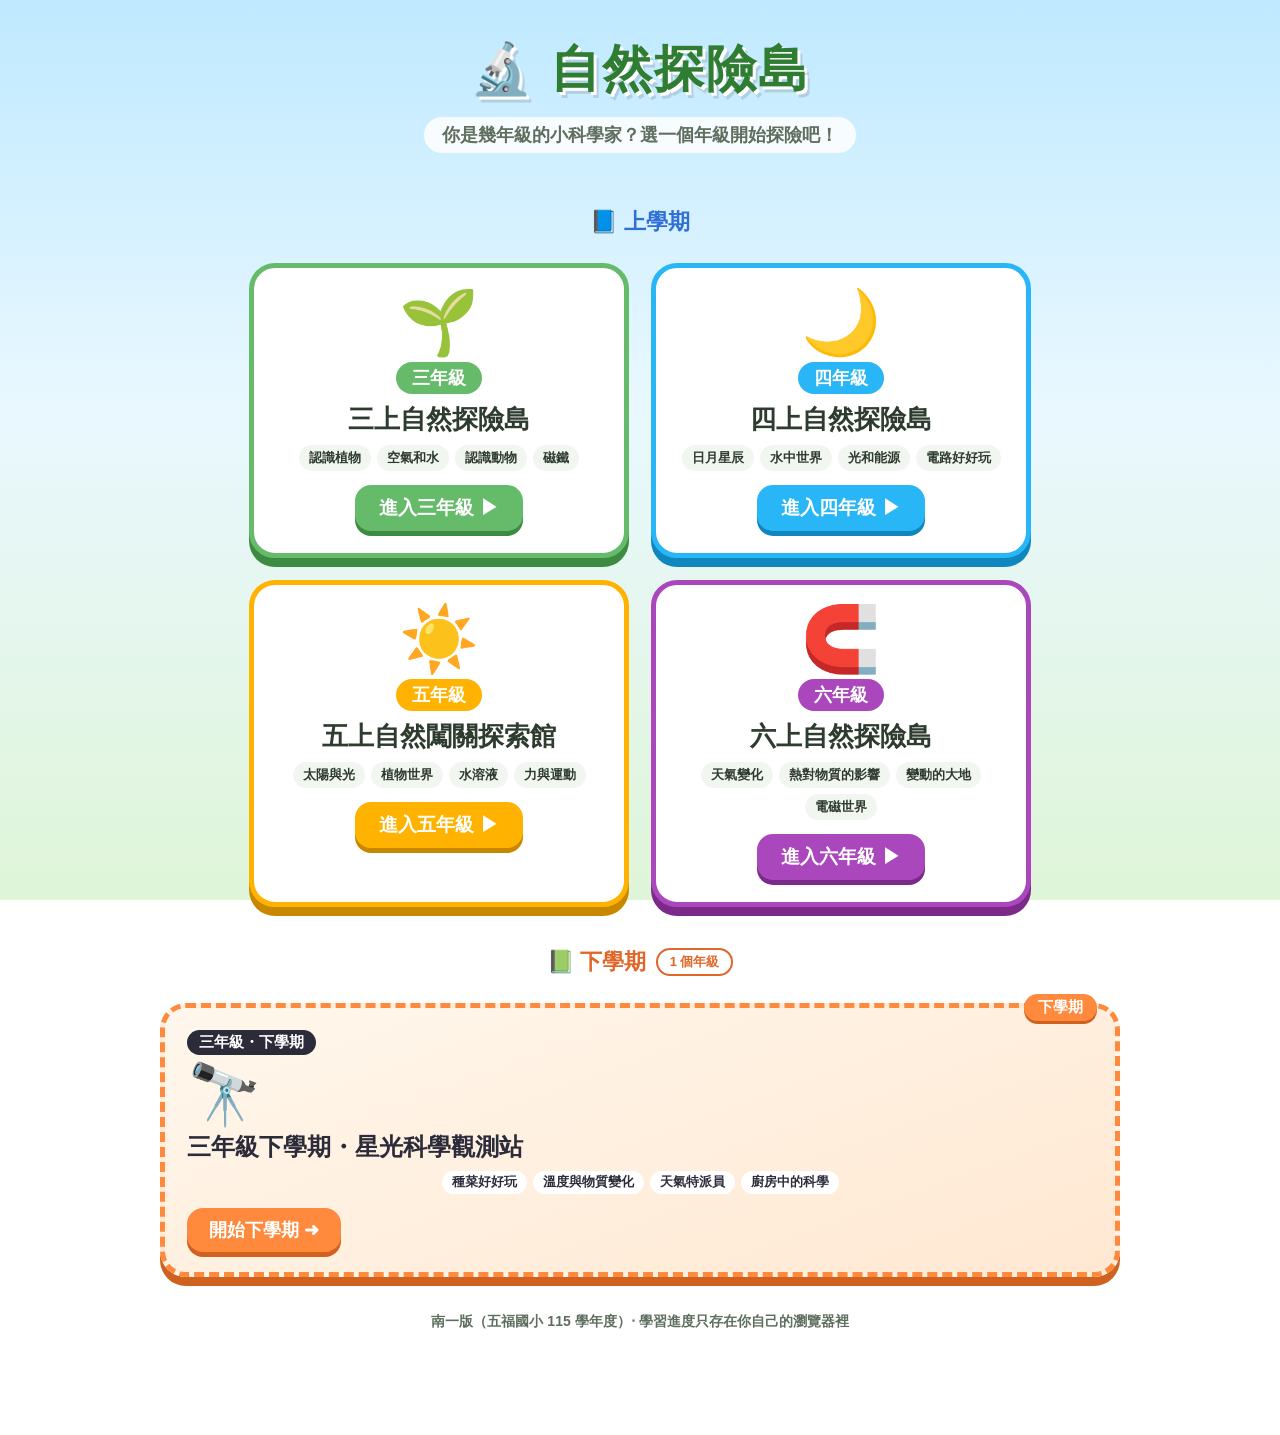
==== index.html @ 4a752ef1 "Add gentle per-level background music (bgm.js) Co-Authored-By: Claude Opus 5.5 <noreply@anthropic.co" ====
<!DOCTYPE html>
<html lang="zh-Hant-TW">
<head>
<meta charset="UTF-8">
<meta name="viewport" content="width=device-width, initial-scale=1, viewport-fit=cover">
<title>自然探險島・選擇年級</title>
<style>
:root{--ink:#2e3b2f;--muted:#5f6f5f;--font:"Microsoft JhengHei","PingFang TC","Noto Sans TC",sans-serif}
*{box-sizing:border-box}
html,body{margin:0;min-height:100%}
body{font-family:var(--font);font-weight:700;color:var(--ink);min-height:100dvh;
  background:linear-gradient(180deg,#bfe9ff 0%,#e9f8ff 45%,#dff5d8 100%);background-attachment:fixed;
  display:flex;flex-direction:column;align-items:center;padding:36px 16px 90px;gap:14px}
h1{margin:0;text-align:center;font-size:clamp(30px,7vw,50px);font-weight:900;color:#2f7d32;letter-spacing:2px;
  text-shadow:3px 3px 0 #fff,5px 6px 0 rgba(0,0,0,.12)}
h1 span{display:inline-block;animation:bob 2.6s ease-in-out infinite}
.sub{margin:0 0 14px;background:rgba(255,255,255,.85);padding:6px 18px;border-radius:99px;font-size:18px;text-align:center;color:var(--muted)}
.grades{display:grid;grid-template-columns:repeat(2,minmax(0,380px));gap:22px;width:100%;justify-content:center}
.grade{display:flex;flex-direction:column;align-items:center;gap:8px;padding:22px 18px;text-decoration:none;color:var(--ink);text-align:center;
  background:#fff;border:5px solid var(--c);border-radius:26px;box-shadow:0 9px 0 var(--d);transition:transform .15s}
.grade:hover{transform:translateY(-6px) rotate(-.5deg)}
.grade:active{transform:translateY(4px)}
.g3{--c:#66bb6a;--d:#3d8b40}.g4{--c:#29b6f6;--d:#0f86bd}.g5{--c:#ffb300;--d:#c78800}.g6{--c:#ab47bc;--d:#7b2a8a}
.icon{font-size:64px;line-height:1;animation:bob 2.2s ease-in-out infinite}
.g4 .icon,.g6 .icon{animation-delay:-1.1s}
.badge{font-size:18px;font-weight:900;color:#fff;background:var(--c);padding:4px 16px;border-radius:99px}
.name{font-size:clamp(21px,4.8vw,26px);font-weight:900}
.units{display:flex;flex-wrap:wrap;justify-content:center;gap:6px}
.units span{font-size:13px;padding:4px 10px;border-radius:99px;background:#f2f6f1}
.go{margin-top:6px;font-size:19px;font-weight:900;color:#fff;background:var(--c);padding:10px 24px;border-radius:16px;box-shadow:0 5px 0 var(--d)}
.foot{color:var(--muted);font-size:14px;margin-top:22px;text-align:center}
@keyframes bob{0%,100%{transform:translateY(0)}50%{transform:translateY(-7px)}}
@media (max-width:680px){.grades{grid-template-columns:1fr}}
@media (prefers-reduced-motion:reduce){*{animation:none !important}}
</style>
<style id="sem-style">
.sem{display:flex;align-items:center;gap:10px;max-width:960px;margin:26px auto 12px;padding:0 4px;font:900 22px "Microsoft JhengHei","PingFang TC","Noto Sans TC",sans-serif;color:#2b2b3a}
.sem span{font-size:13px;font-weight:700;padding:3px 12px;border-radius:99px;background:#fff;border:2px solid currentColor}
.sem.up{color:#2f6fd6}.sem.down{color:#e0662a}
.sem-grid{display:grid;grid-template-columns:repeat(auto-fit,minmax(280px,1fr));gap:22px;max-width:960px;margin:0 auto;width:100%}
.sem-card{display:block;text-decoration:none;color:#2b2b3a;border-radius:26px;padding:22px 22px 20px;position:relative;
  background:linear-gradient(160deg,#fff7ec,#ffe8d2);border:5px dashed #ff8a3d;box-shadow:0 9px 0 #d0621f;transition:transform .15s;
  font-family:"Microsoft JhengHei","PingFang TC","Noto Sans TC",sans-serif}
.sem-card:hover{transform:translateY(-6px) rotate(.6deg)}
.sem-card .tag{position:absolute;top:-14px;right:18px;background:#ff8a3d;color:#fff;font-weight:900;font-size:15px;padding:4px 14px;border-radius:99px;box-shadow:0 3px 0 #d0621f}
.sem-card .badge{display:inline-block;font-weight:900;font-size:15px;padding:3px 12px;border-radius:99px;background:#2b2b3a;color:#fff}
.sem-card .icon{font-size:60px;line-height:1;margin:10px 0 4px}
.sem-card h2{margin:6px 0 8px;font-size:24px;font-weight:900}
.sem-card .units{display:flex;flex-wrap:wrap;gap:6px}
.sem-card .units span{font-size:12.5px;font-weight:700;padding:3px 10px;border-radius:99px;background:#fff}
.sem-card .go{display:inline-block;margin-top:14px;font-weight:900;font-size:18px;padding:10px 22px;border-radius:16px;background:#ff8a3d;color:#fff;box-shadow:0 5px 0 #d0621f}
.sem-empty{color:#8a7a99;font-weight:700;text-align:center;padding:10px}
</style>
</head>
<body>
  <h1><span>🔬</span> 自然探險島</h1>
  <p class="sub">你是幾年級的小科學家？選一個年級開始探險吧！</p>
    <h2 class="sem up">📘 上學期</h2>
  <div class="grades">
    <a class="grade g3" href="grade3/">
      <div class="icon">🌱</div>
      <span class="badge">三年級</span>
      <span class="name">三上自然探險島</span>
      <div class="units"><span>認識植物</span><span>空氣和水</span><span>認識動物</span><span>磁鐵</span></div>
      <span class="go">進入三年級 ▶</span>
    </a>
    <a class="grade g4" href="grade4/">
      <div class="icon">🌙</div>
      <span class="badge">四年級</span>
      <span class="name">四上自然探險島</span>
      <div class="units"><span>日月星辰</span><span>水中世界</span><span>光和能源</span><span>電路好好玩</span></div>
      <span class="go">進入四年級 ▶</span>
    </a>
    <a class="grade g5" href="grade5/">
      <div class="icon">☀️</div>
      <span class="badge">五年級</span>
      <span class="name">五上自然闖關探索館</span>
      <div class="units"><span>太陽與光</span><span>植物世界</span><span>水溶液</span><span>力與運動</span></div>
      <span class="go">進入五年級 ▶</span>
    </a>
    <a class="grade g6" href="grade6/">
      <div class="icon">🧲</div>
      <span class="badge">六年級</span>
      <span class="name">六上自然探險島</span>
      <div class="units"><span>天氣變化</span><span>熱對物質的影響</span><span>變動的大地</span><span>電磁世界</span></div>
      <span class="go">進入六年級 ▶</span>
    </a>
  </div>
  <!-- 下學期 -->
  <h2 class="sem down">📗 下學期 <span>1 個年級</span></h2>
  <div class="sem-grid">
    <a class="sem-card" href="grade3-2/">
      <span class="tag">下學期</span>
      <span class="badge">三年級・下學期</span>
      <div class="icon">🔭</div>
      <h2>三年級下學期・星光科學觀測站</h2>
      <div class="units"><span>種菜好好玩</span><span>溫度與物質變化</span><span>天氣特派員</span><span>廚房中的科學</span></div>
      <span class="go">開始下學期 ➜</span>
    </a>
  </div>
<!-- /下學期 -->

  
  <p class="foot">南一版（五福國小 115 學年度）‧ 學習進度只存在你自己的瀏覽器裡</p>
<script src="https://kuog88.github.io/home-button.js" defer></script>
<script src="https://kuog88.github.io/bgm.js" defer></script>
</body>
</html>
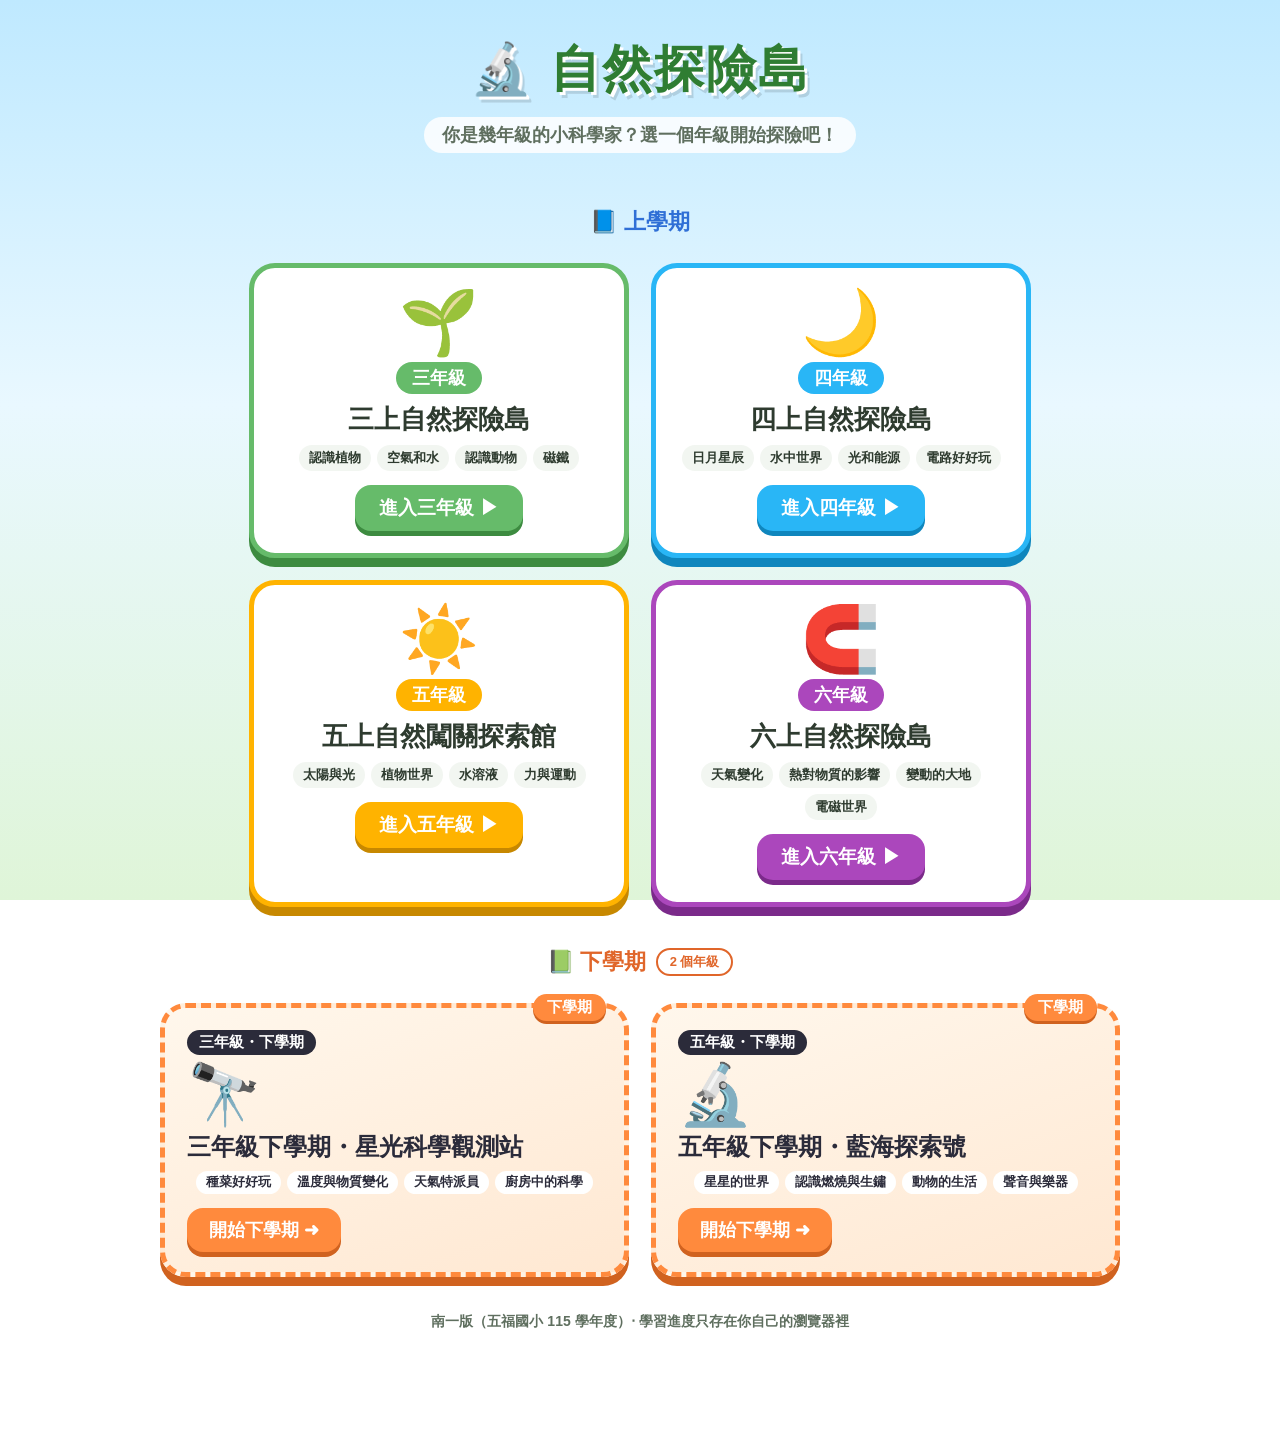
==== commit c736dc34: "Update 上學期 / 下學期 grade picker Co-Authored-By: Claude Opus 5.5 <noreply@anthropic.com>" ====
--- a/index.html
+++ b/index.html
@@ -33,6 +33,7 @@
 @media (max-width:680px){.grades{grid-template-columns:1fr}}
 @media (prefers-reduced-motion:reduce){*{animation:none !important}}
 </style>
+
 <style id="sem-style">
 .sem{display:flex;align-items:center;gap:10px;max-width:960px;margin:26px auto 12px;padding:0 4px;font:900 22px "Microsoft JhengHei","PingFang TC","Noto Sans TC",sans-serif;color:#2b2b3a}
 .sem span{font-size:13px;font-weight:700;padding:3px 12px;border-radius:99px;background:#fff;border:2px solid currentColor}
@@ -55,7 +56,7 @@
 <body>
   <h1><span>🔬</span> 自然探險島</h1>
   <p class="sub">你是幾年級的小科學家？選一個年級開始探險吧！</p>
-    <h2 class="sem up">📘 上學期</h2>
+<h2 class="sem up">📘 上學期</h2>
   <div class="grades">
     <a class="grade g3" href="grade3/">
       <div class="icon">🌱</div>
@@ -87,7 +88,7 @@
     </a>
   </div>
   <!-- 下學期 -->
-  <h2 class="sem down">📗 下學期 <span>1 個年級</span></h2>
+  <h2 class="sem down">📗 下學期 <span>2 個年級</span></h2>
   <div class="sem-grid">
     <a class="sem-card" href="grade3-2/">
       <span class="tag">下學期</span>
@@ -97,8 +98,18 @@
       <div class="units"><span>種菜好好玩</span><span>溫度與物質變化</span><span>天氣特派員</span><span>廚房中的科學</span></div>
       <span class="go">開始下學期 ➜</span>
     </a>
+    <a class="sem-card" href="grade5-2/">
+      <span class="tag">下學期</span>
+      <span class="badge">五年級・下學期</span>
+      <div class="icon">🔬</div>
+      <h2>五年級下學期・藍海探索號</h2>
+      <div class="units"><span>星星的世界</span><span>認識燃燒與生鏽</span><span>動物的生活</span><span>聲音與樂器</span></div>
+      <span class="go">開始下學期 ➜</span>
+    </a>
   </div>
 <!-- /下學期 -->
+
+
 
   
   <p class="foot">南一版（五福國小 115 學年度）‧ 學習進度只存在你自己的瀏覽器裡</p>
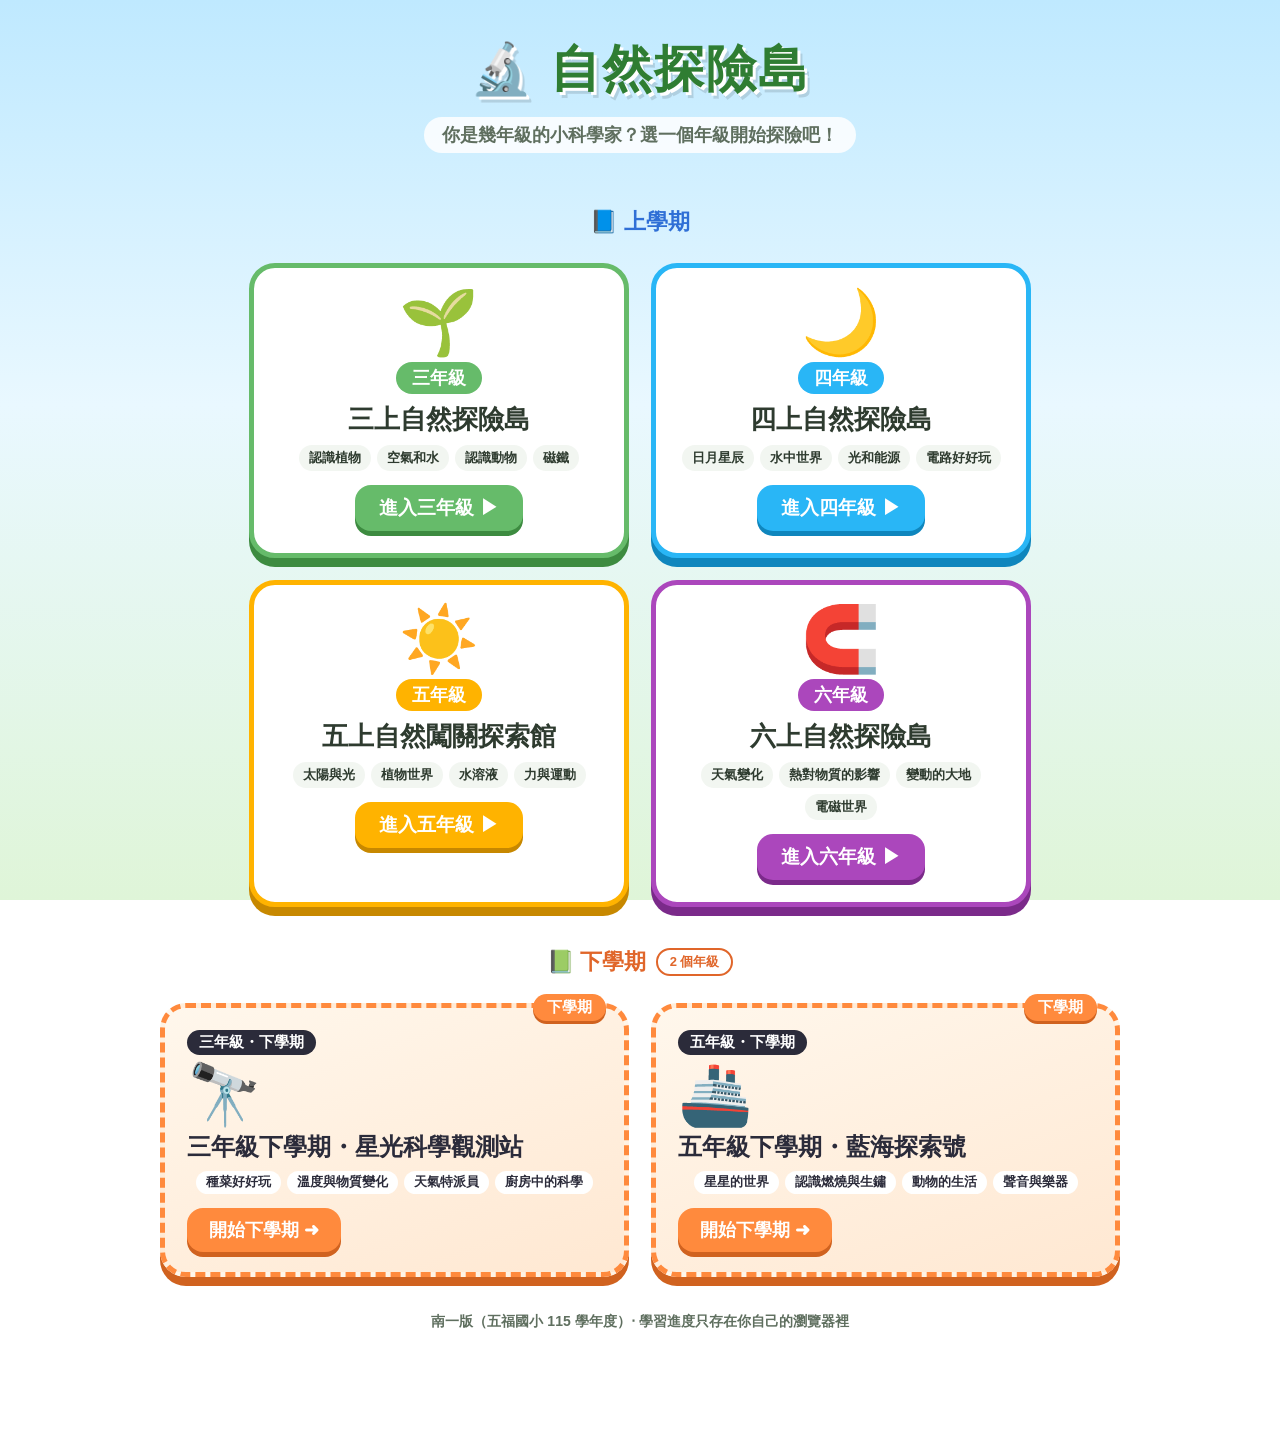
==== commit 1166fc5c: "Update 上學期 / 下學期 grade picker Co-Authored-By: Claude Opus 5.5 <noreply@anthropic.com>" ====
--- a/index.html
+++ b/index.html
@@ -101,7 +101,7 @@
     <a class="sem-card" href="grade5-2/">
       <span class="tag">下學期</span>
       <span class="badge">五年級・下學期</span>
-      <div class="icon">🔬</div>
+      <div class="icon">🚢</div>
       <h2>五年級下學期・藍海探索號</h2>
       <div class="units"><span>星星的世界</span><span>認識燃燒與生鏽</span><span>動物的生活</span><span>聲音與樂器</span></div>
       <span class="go">開始下學期 ➜</span>
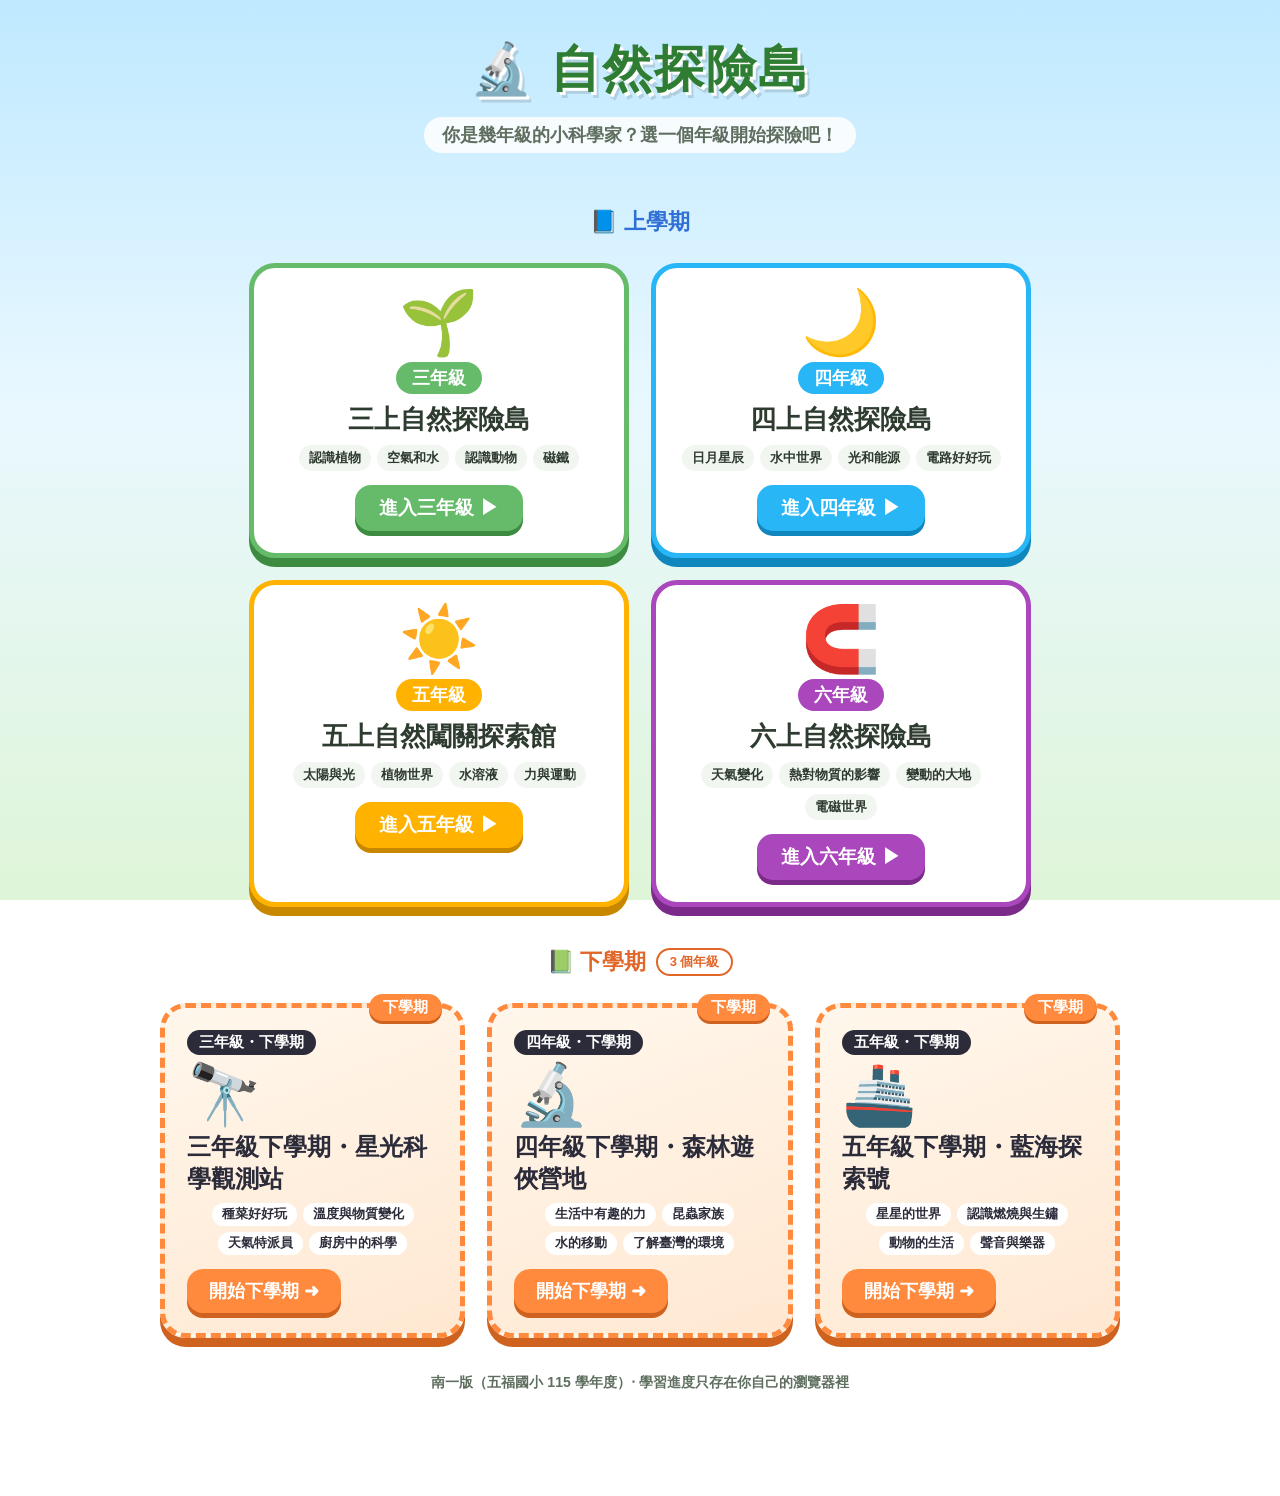
==== commit 424a2a0e: "Update 上學期 / 下學期 grade picker Co-Authored-By: Claude Opus 5.5 <noreply@anthropic.com>" ====
--- a/index.html
+++ b/index.html
@@ -88,7 +88,7 @@
     </a>
   </div>
   <!-- 下學期 -->
-  <h2 class="sem down">📗 下學期 <span>2 個年級</span></h2>
+  <h2 class="sem down">📗 下學期 <span>3 個年級</span></h2>
   <div class="sem-grid">
     <a class="sem-card" href="grade3-2/">
       <span class="tag">下學期</span>
@@ -96,6 +96,14 @@
       <div class="icon">🔭</div>
       <h2>三年級下學期・星光科學觀測站</h2>
       <div class="units"><span>種菜好好玩</span><span>溫度與物質變化</span><span>天氣特派員</span><span>廚房中的科學</span></div>
+      <span class="go">開始下學期 ➜</span>
+    </a>
+    <a class="sem-card" href="grade4-2/">
+      <span class="tag">下學期</span>
+      <span class="badge">四年級・下學期</span>
+      <div class="icon">🔬</div>
+      <h2>四年級下學期・森林遊俠營地</h2>
+      <div class="units"><span>生活中有趣的力</span><span>昆蟲家族</span><span>水的移動</span><span>了解臺灣的環境</span></div>
       <span class="go">開始下學期 ➜</span>
     </a>
     <a class="sem-card" href="grade5-2/">
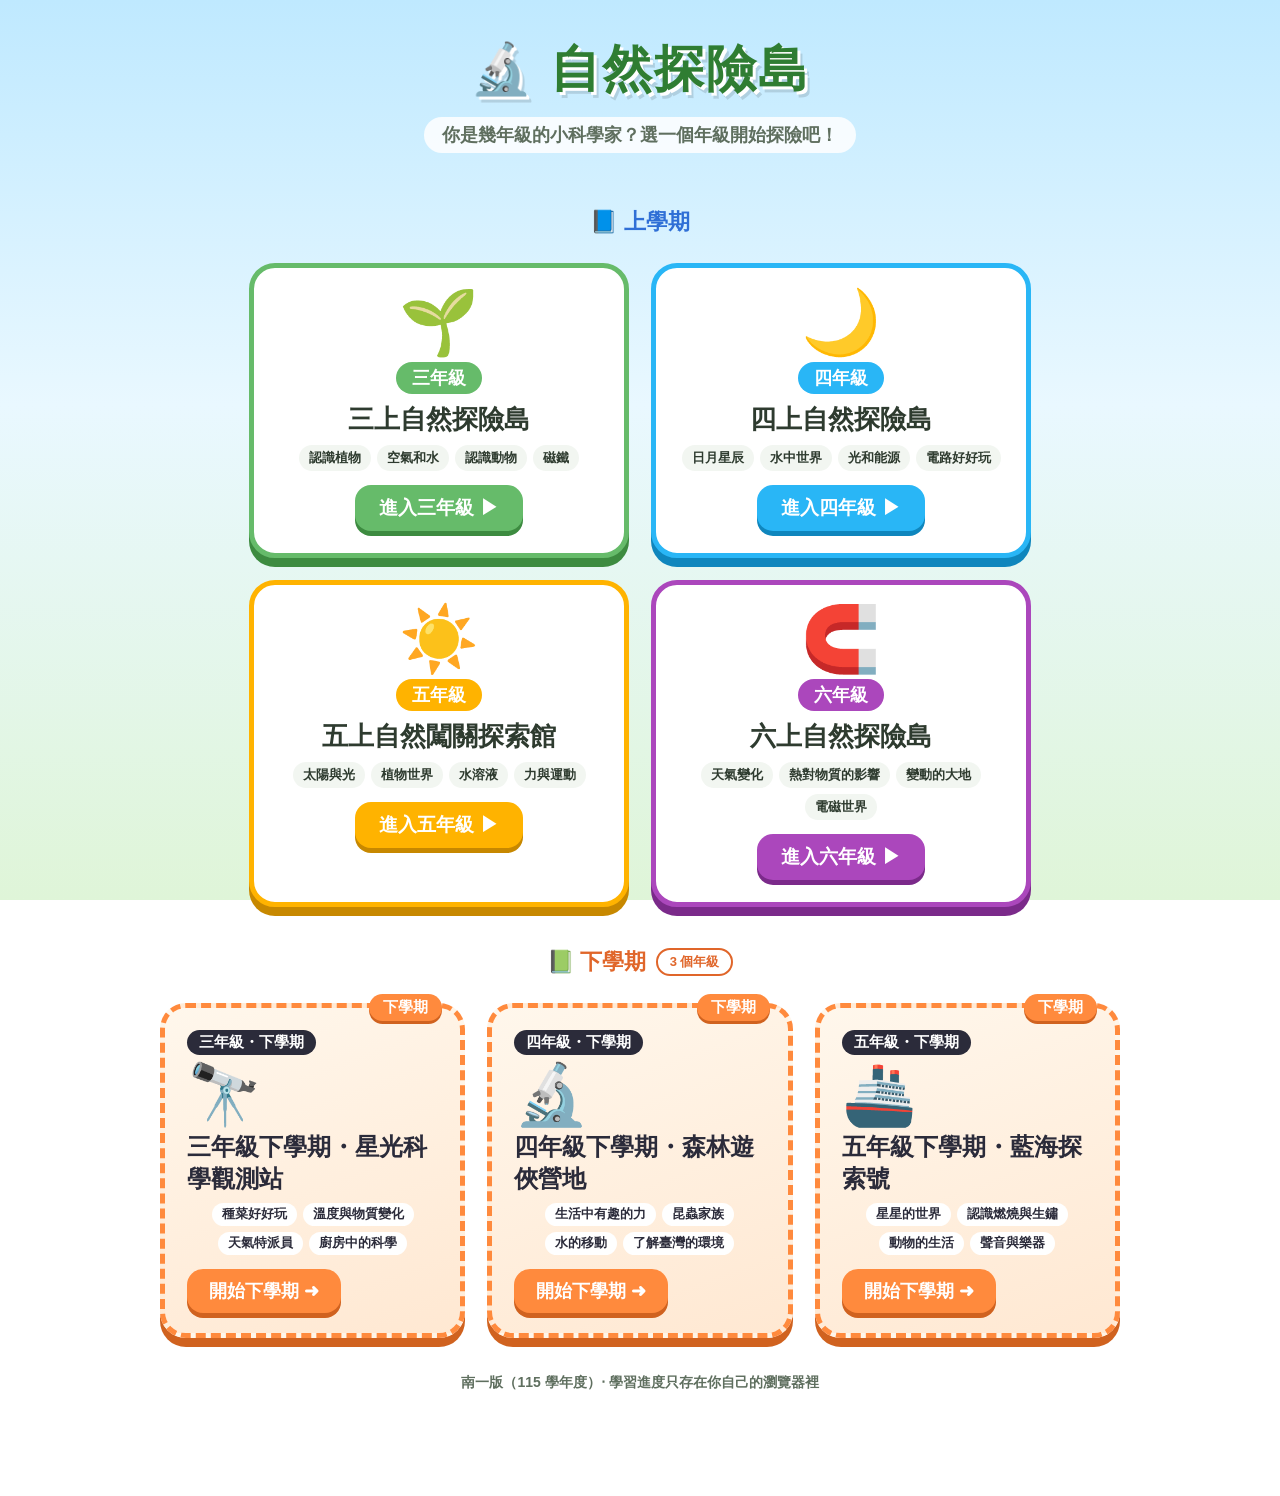
==== commit 799242b7: "Remove school name from titles, subtitles and footers Co-Authored-By: Claude Opus 5.5 <noreply@anthr" ====
--- a/index.html
+++ b/index.html
@@ -120,7 +120,7 @@
 
 
   
-  <p class="foot">南一版（五福國小 115 學年度）‧ 學習進度只存在你自己的瀏覽器裡</p>
+  <p class="foot">南一版（115 學年度）‧ 學習進度只存在你自己的瀏覽器裡</p>
 <script src="https://kuog88.github.io/home-button.js" defer></script>
 <script src="https://kuog88.github.io/bgm.js" defer></script>
 </body>
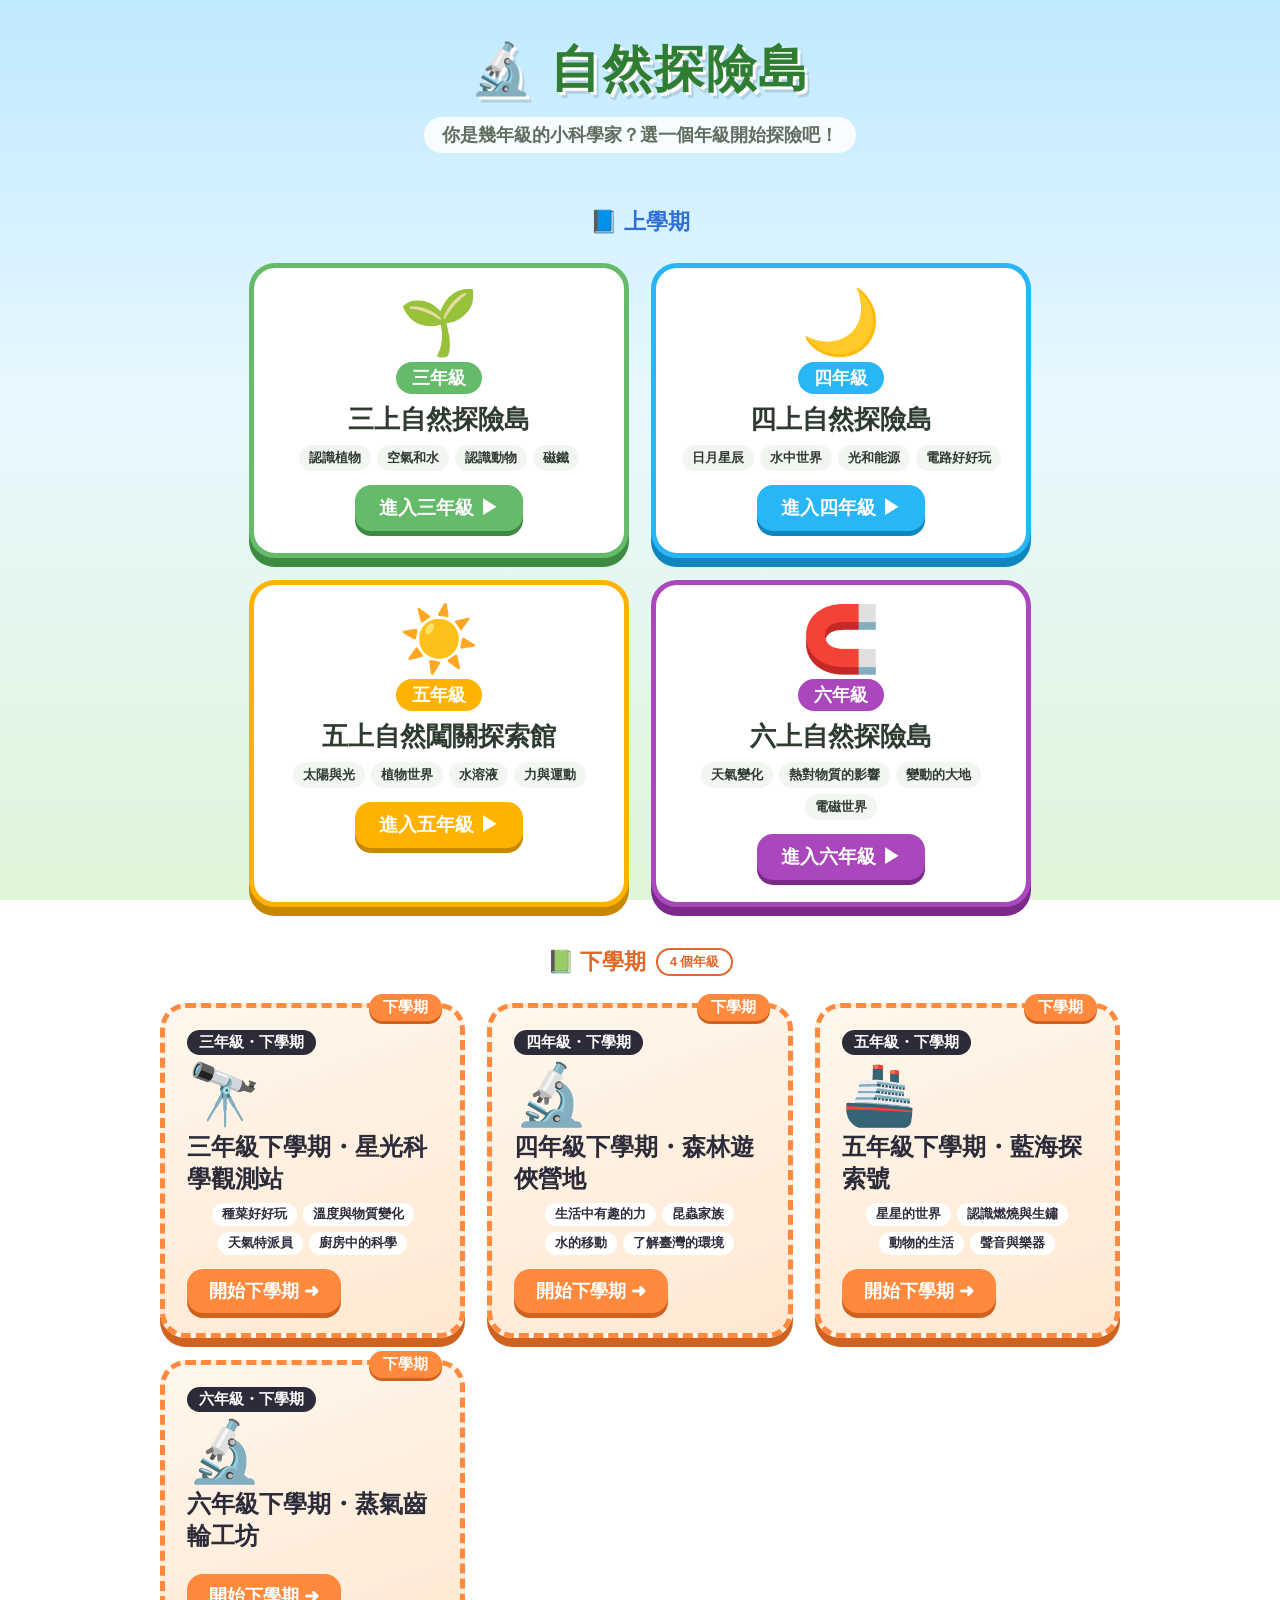
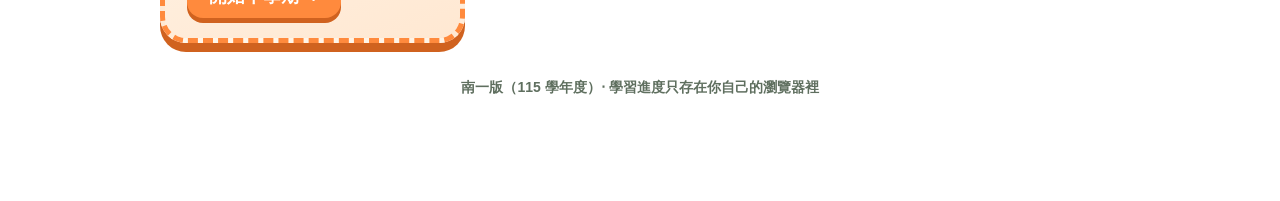
==== commit 5a05f96b: "Update 上學期 / 下學期 grade picker Co-Authored-By: Claude Opus 5.5 <noreply@anthropic.com>" ====
--- a/index.html
+++ b/index.html
@@ -33,6 +33,7 @@
 @media (max-width:680px){.grades{grid-template-columns:1fr}}
 @media (prefers-reduced-motion:reduce){*{animation:none !important}}
 </style>
+
 
 <style id="sem-style">
 .sem{display:flex;align-items:center;gap:10px;max-width:960px;margin:26px auto 12px;padding:0 4px;font:900 22px "Microsoft JhengHei","PingFang TC","Noto Sans TC",sans-serif;color:#2b2b3a}
@@ -88,7 +89,7 @@
     </a>
   </div>
   <!-- 下學期 -->
-  <h2 class="sem down">📗 下學期 <span>3 個年級</span></h2>
+  <h2 class="sem down">📗 下學期 <span>4 個年級</span></h2>
   <div class="sem-grid">
     <a class="sem-card" href="grade3-2/">
       <span class="tag">下學期</span>
@@ -114,8 +115,18 @@
       <div class="units"><span>星星的世界</span><span>認識燃燒與生鏽</span><span>動物的生活</span><span>聲音與樂器</span></div>
       <span class="go">開始下學期 ➜</span>
     </a>
+    <a class="sem-card" href="grade6-2/">
+      <span class="tag">下學期</span>
+      <span class="badge">六年級・下學期</span>
+      <div class="icon">🔬</div>
+      <h2>六年級下學期・蒸氣齒輪工坊</h2>
+      <div class="units"></div>
+      <span class="go">開始下學期 ➜</span>
+    </a>
   </div>
 <!-- /下學期 -->
+
+
 
 
 
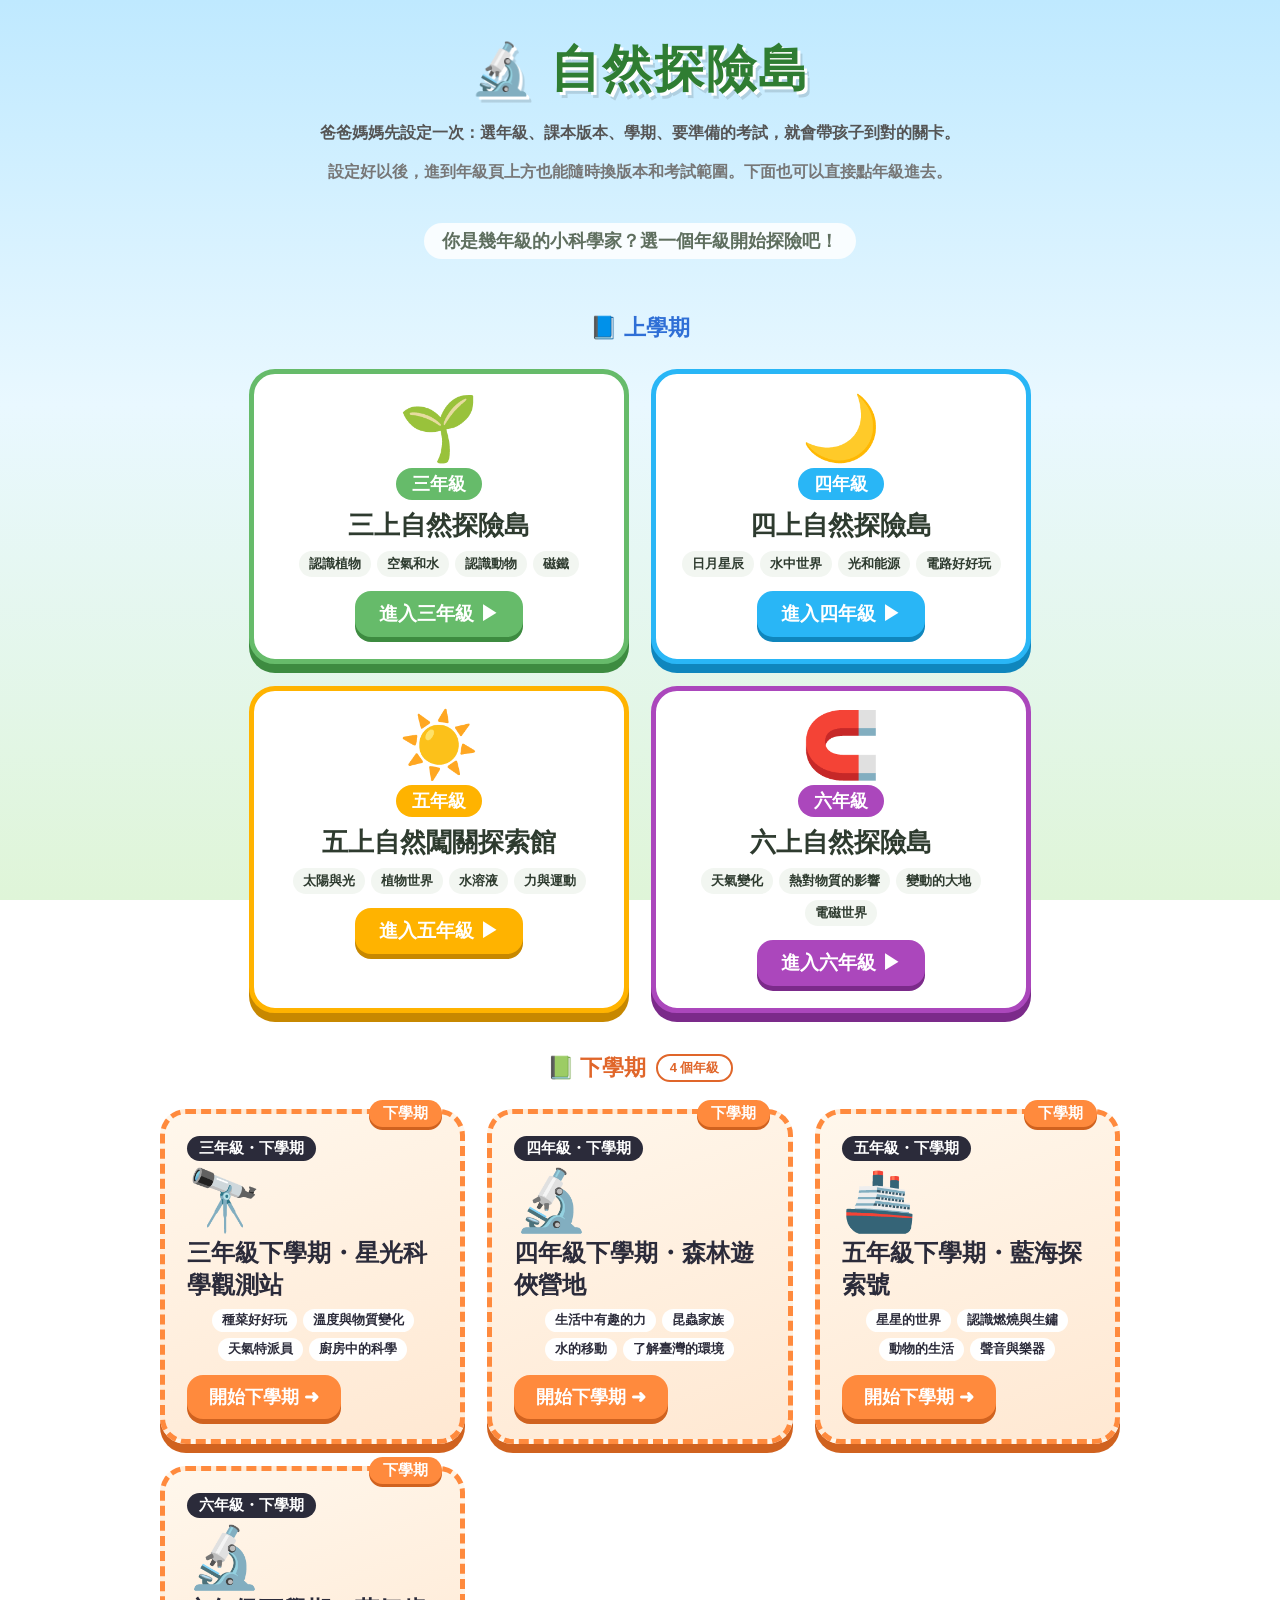
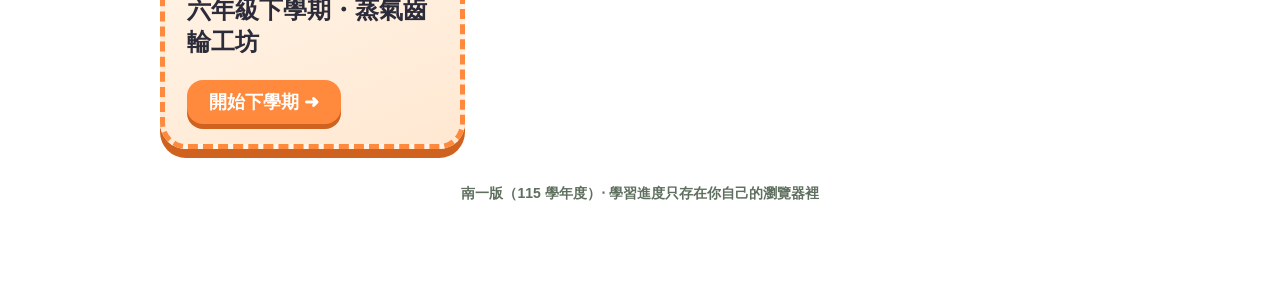
==== commit 11546743: "首頁加四步驟設定精靈：年級 → 版本（南一／康軒／翰林）→ 學期 → 考試範圍 Co-Authored-By: Claude Opus 5.5 <noreply@anthropic.com>" ====
--- a/index.html
+++ b/index.html
@@ -34,7 +34,6 @@
 @media (prefers-reduced-motion:reduce){*{animation:none !important}}
 </style>
 
-
 <style id="sem-style">
 .sem{display:flex;align-items:center;gap:10px;max-width:960px;margin:26px auto 12px;padding:0 4px;font:900 22px "Microsoft JhengHei","PingFang TC","Noto Sans TC",sans-serif;color:#2b2b3a}
 .sem span{font-size:13px;font-weight:700;padding:3px 12px;border-radius:99px;background:#fff;border:2px solid currentColor}
@@ -56,6 +55,16 @@
 </head>
 <body>
   <h1><span>🔬</span> 自然探險島</h1>
+<!-- 設定精靈 -->
+<section style="margin:6px auto 26px;max-width:880px;padding:0 4px">
+  <p style="text-align:center;font-weight:700;color:#555;margin:0 0 10px">爸爸媽媽先設定一次：選年級、課本版本、學期、要準備的考試，就會帶孩子到對的關卡。</p>
+  <div id="kgv-root"></div>
+  <p style="text-align:center;color:#777;margin:18px 0 0">設定好以後，進到年級頁上方也能隨時換版本和考試範圍。下面也可以直接點年級進去。</p>
+</section>
+<script src="https://kuog88.github.io/kg-ver.js"></script>
+<script>KGVer.wizard(document.getElementById('kgv-root'), {"subject": "science", "name": "自然", "grades": [3, 4, 5, 6], "books": {"3上": "grade3/", "3下": "grade3-2/", "4上": "grade4/", "4下": "grade4-2/", "5上": "grade5/", "5下": "grade5-2/", "6上": "grade6/", "6下": "grade6-2/"}});</script>
+<!-- /設定精靈 -->
+
   <p class="sub">你是幾年級的小科學家？選一個年級開始探險吧！</p>
 <h2 class="sem up">📘 上學期</h2>
   <div class="grades">
@@ -126,11 +135,6 @@
   </div>
 <!-- /下學期 -->
 
-
-
-
-
-  
   <p class="foot">南一版（115 學年度）‧ 學習進度只存在你自己的瀏覽器裡</p>
 <script src="https://kuog88.github.io/home-button.js" defer></script>
 <script src="https://kuog88.github.io/bgm.js" defer></script>
